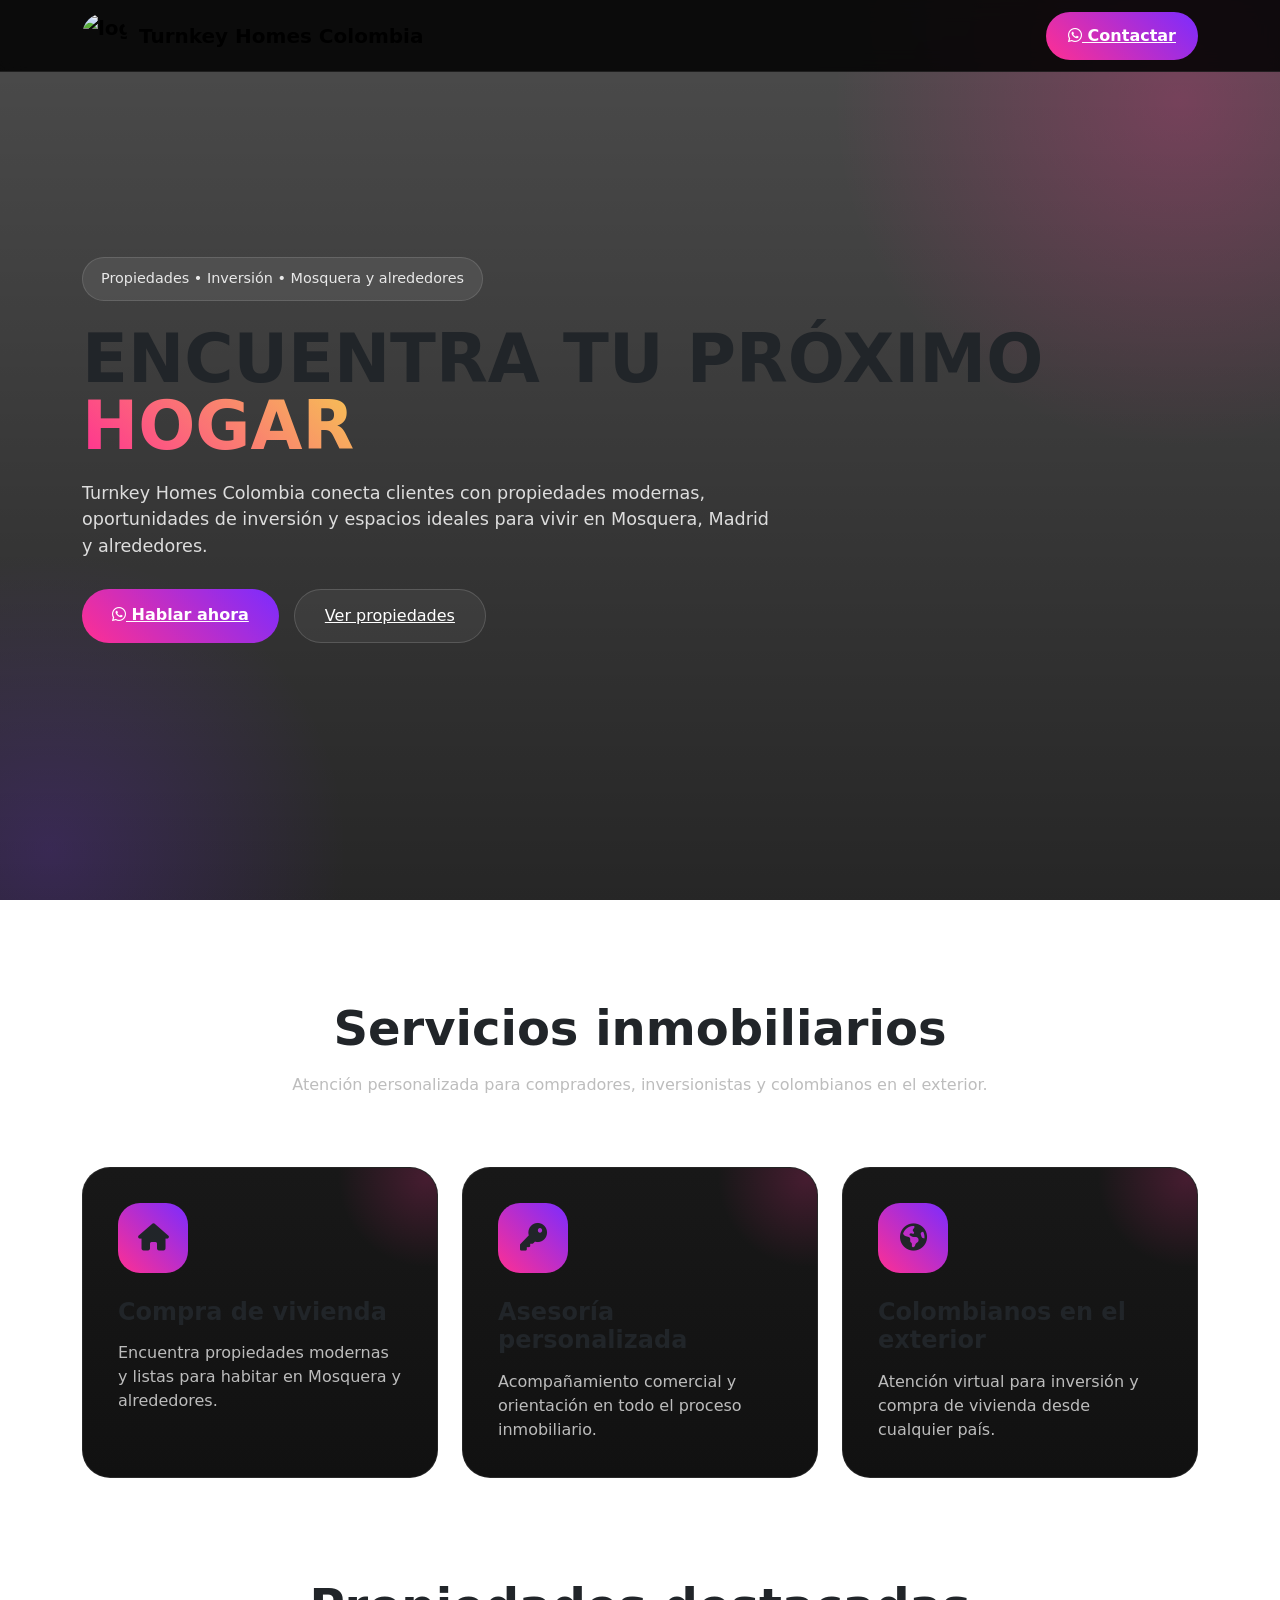
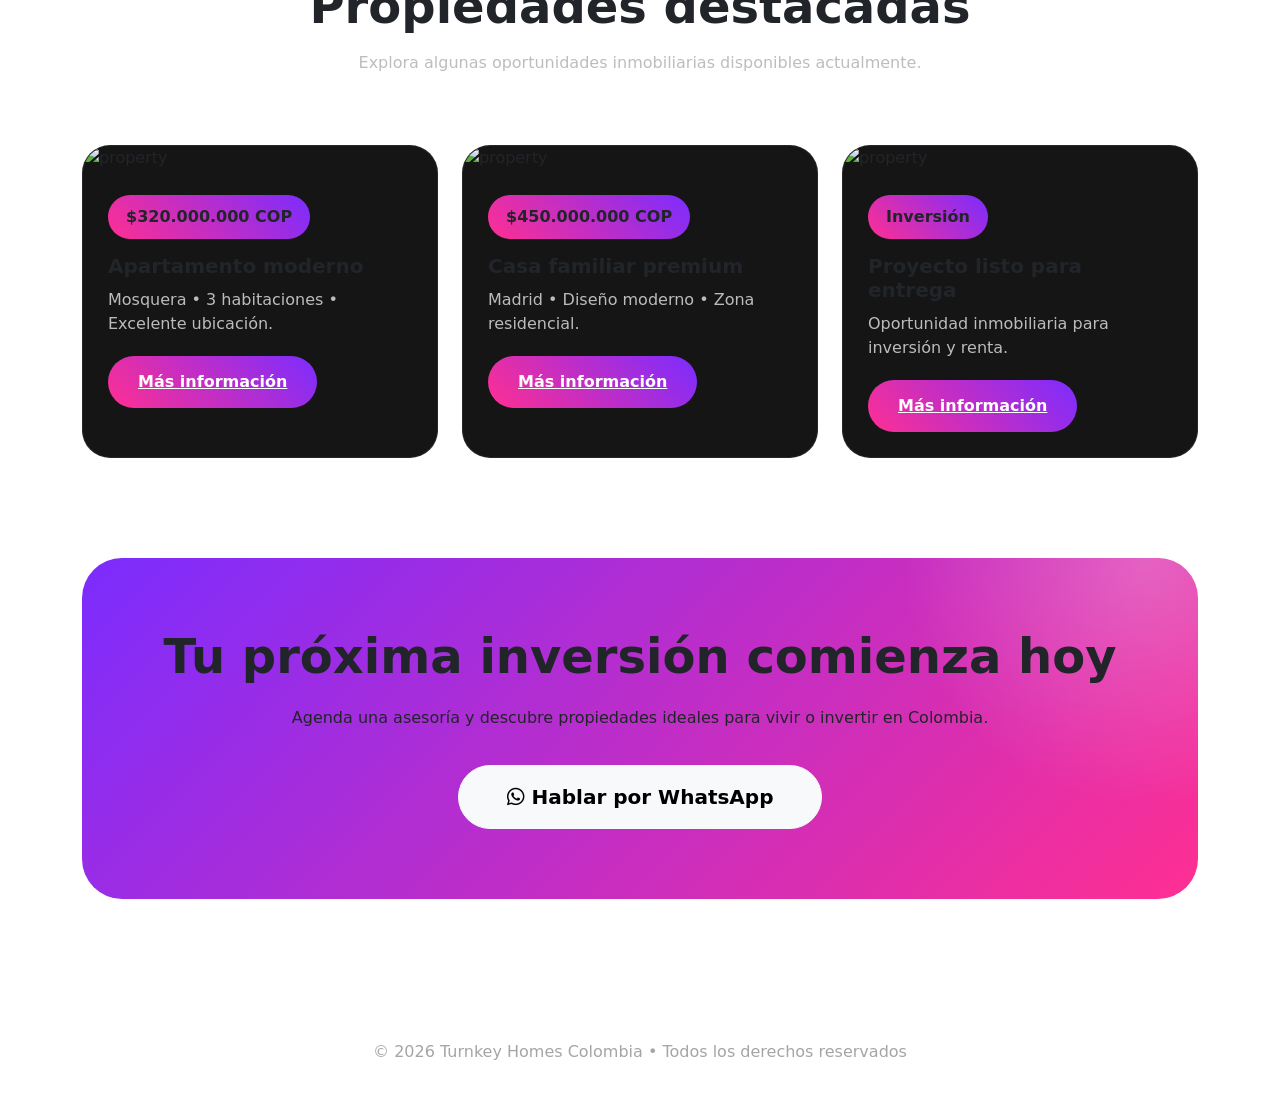
==== index.html @ acac683c "Deploy turnkeyhomescolombia — actualizar index.html" ====
<!DOCTYPE html>
<html lang="es">
<head>
  <meta charset="UTF-8" />
  <meta name="viewport" content="width=device-width, initial-scale=1.0" />
  <title>Turnkey Homes Colombia</title>

  <link rel="stylesheet" href="style.css">
  <link rel="stylesheet" href="https://cdn.jsdelivr.net/npm/bootstrap@5.3.3/dist/css/bootstrap.min.css">
  <link rel="stylesheet" href="https://cdnjs.cloudflare.com/ajax/libs/font-awesome/6.5.2/css/all.min.css">

</head>
<body>

<!-- 🔥 NAVBAR -->

<nav class="navbar navbar-expand-lg navbar-custom fixed-top">
  <div class="container">

    <a class="navbar-brand logo-brand" href="#">
      <img src="logo.png" alt="logo">
      Turnkey Homes Colombia
    </a>

    <a href="https://wa.me/573000000000" class="btn-whatsapp">
      <i class="fab fa-whatsapp"></i>
      Contactar
    </a>

  </div>
</nav>

<!-- 🔥 HERO -->

<section class="hero">
  <div class="container">
    <div class="hero-content">

      <div class="badge-top">
        Propiedades • Inversión • Mosquera y alrededores
      </div>

      <h1>
        Encuentra tu próximo <span class="gradient-text">hogar</span>
      </h1>

      <p>
        Turnkey Homes Colombia conecta clientes con propiedades modernas, oportunidades de inversión y espacios ideales para vivir en Mosquera, Madrid y alrededores.
      </p>

      <div class="hero-buttons">

        <a href="https://wa.me/573000000000" class="btn-main">
          <i class="fab fa-whatsapp"></i>
          Hablar ahora
        </a>

        <a href="#propiedades" class="btn-outline-custom">
          Ver propiedades
        </a>

      </div>

    </div>
  </div>
</section>

<!-- 🔥 SERVICES -->

<section class="section-space">
  <div class="container">

    <div class="title-section">
      <h2>Servicios inmobiliarios</h2>
      <p>
        Atención personalizada para compradores, inversionistas y colombianos en el exterior.
      </p>
    </div>

    <div class="row g-4">

      <div class="col-lg-4">
        <div class="service-card">
          <div class="service-icon">
            <i class="fa-solid fa-house"></i>
          </div>
          <h4>Compra de vivienda</h4>
          <p>
            Encuentra propiedades modernas y listas para habitar en Mosquera y alrededores.
          </p>
        </div>
      </div>

      <div class="col-lg-4">
        <div class="service-card">
          <div class="service-icon">
            <i class="fa-solid fa-key"></i>
          </div>
          <h4>Asesoría personalizada</h4>
          <p>
            Acompañamiento comercial y orientación en todo el proceso inmobiliario.
          </p>
        </div>
      </div>

      <div class="col-lg-4">
        <div class="service-card">
          <div class="service-icon">
            <i class="fa-solid fa-earth-americas"></i>
          </div>
          <h4>Colombianos en el exterior</h4>
          <p>
            Atención virtual para inversión y compra de vivienda desde cualquier país.
          </p>
        </div>
      </div>

    </div>
  </div>
</section>

<!-- 🔥 PROPERTIES -->

<section class="section-space pt-0" id="propiedades">
  <div class="container">

    <div class="title-section">
      <h2>Propiedades destacadas</h2>
      <p>
        Explora algunas oportunidades inmobiliarias disponibles actualmente.
      </p>
    </div>

    <div class="row g-4">

      <div class="col-lg-4">
        <div class="property-card">
          <img src="https://images.unsplash.com/photo-1600585154526-990dced4db0d?q=80&w=1200&auto=format&fit=crop" alt="property">

          <div class="property-body">

            <div class="price-tag">
              $320.000.000 COP
            </div>

            <h5>Apartamento moderno</h5>

            <p>
              Mosquera • 3 habitaciones • Excelente ubicación.
            </p>

            <a href="https://wa.me/573000000000" class="btn-main d-inline-block">
              Más información
            </a>

          </div>
        </div>
      </div>

      <div class="col-lg-4">
        <div class="property-card">
          <img src="https://images.unsplash.com/photo-1568605114967-8130f3a36994?q=80&w=1200&auto=format&fit=crop" alt="property">

          <div class="property-body">

            <div class="price-tag">
              $450.000.000 COP
            </div>

            <h5>Casa familiar premium</h5>

            <p>
              Madrid • Diseño moderno • Zona residencial.
            </p>

            <a href="https://wa.me/573000000000" class="btn-main d-inline-block">
              Más información
            </a>

          </div>
        </div>
      </div>

      <div class="col-lg-4">
        <div class="property-card">
          <img src="https://images.unsplash.com/photo-1512917774080-9991f1c4c750?q=80&w=1200&auto=format&fit=crop" alt="property">

          <div class="property-body">

            <div class="price-tag">
              Inversión
            </div>

            <h5>Proyecto listo para entrega</h5>

            <p>
              Oportunidad inmobiliaria para inversión y renta.
            </p>

            <a href="https://wa.me/573000000000" class="btn-main d-inline-block">
              Más información
            </a>

          </div>
        </div>
      </div>

    </div>
  </div>
</section>

<!-- 🔥 CTA -->

<section class="section-space pt-0">
  <div class="container">

    <div class="cta-section">

      <h2>
        Tu próxima inversión comienza hoy
      </h2>

      <p>
        Agenda una asesoría y descubre propiedades ideales para vivir o invertir en Colombia.
      </p>

      <a href="https://wa.me/573000000000" class="btn btn-light btn-lg rounded-pill px-5 py-3 fw-bold">
        <i class="fab fa-whatsapp"></i>
        Hablar por WhatsApp
      </a>

    </div>

  </div>
</section>

<!-- 🔥 FOOTER -->

<footer>
  <div class="container">
    © 2026 Turnkey Homes Colombia • Todos los derechos reservados
  </div>
</footer>

<script>

  // 🔥 scroll suave

  document.querySelectorAll('a[href^="#"]').forEach(anchor => {

    anchor.addEventListener('click', function (e) {
      e.preventDefault();

      document.querySelector(this.getAttribute('href')).scrollIntoView({
        behavior: 'smooth'
      });
    });

  });

</script>

</body>
</html>
---- style.css ----
:root{
      --fucsia:#ff2f92;
      --violeta:#7b2cff;
      --dorado:#f6c453;
      --plateado:#e8e8e8;
      --oscuro:#111111;
      --gris:#1d1d1d;
    }

    *{
      margin:0;
      padding:0;
      box-sizing:border-box;
    }

    body{
      background:#0d0d0d;
      color:white;
      font-family:Arial, Helvetica, sans-serif;
      overflow-x:hidden;
    }

    a{
      text-decoration:none;
    }

    /* 🔥 NAVBAR */

    .navbar-custom{
      background:rgba(0,0,0,.85);
      backdrop-filter:blur(10px);
      border-bottom:1px solid rgba(255,255,255,.08);
      padding:15px 0;
    }

    .logo-brand{
      display:flex;
      align-items:center;
      gap:12px;
      font-size:1.2rem;
      font-weight:700;
      color:white;
    }

    .logo-brand img{
      width:45px;
      height:45px;
      object-fit:contain;
      border-radius:50%;
    }

    .btn-whatsapp{
      background:linear-gradient(45deg,var(--fucsia),var(--violeta));
      border:none;
      color:white;
      border-radius:50px;
      padding:12px 22px;
      font-weight:700;
      transition:.3s;
    }

    .btn-whatsapp:hover{
      transform:translateY(-2px);
      color:white;
    }

    /* 🔥 HERO */

    .hero{
      min-height:100vh;
      display:flex;
      align-items:center;
      position:relative;
      overflow:hidden;
      background:
      linear-gradient(rgba(0,0,0,.7),rgba(0,0,0,.85)),
      url('https://images.unsplash.com/photo-1560518883-ce09059eeffa?q=80&w=1600&auto=format&fit=crop') center/cover;
    }

    .hero::before{
      content:'';
      position:absolute;
      width:700px;
      height:700px;
      background:radial-gradient(circle,var(--fucsia),transparent 70%);
      top:-250px;
      right:-250px;
      opacity:.25;
    }

    .hero::after{
      content:'';
      position:absolute;
      width:600px;
      height:600px;
      background:radial-gradient(circle,var(--violeta),transparent 70%);
      bottom:-250px;
      left:-250px;
      opacity:.2;
    }

    .hero-content{
      position:relative;
      z-index:5;
    }

    .badge-top{
      display:inline-block;
      background:rgba(255,255,255,.08);
      border:1px solid rgba(255,255,255,.12);
      padding:10px 18px;
      border-radius:50px;
      margin-bottom:25px;
      color:var(--plateado);
      font-size:.9rem;
    }

    .hero h1{
      font-size:4.2rem;
      font-weight:900;
      line-height:1;
      margin-bottom:20px;
      text-transform:uppercase;
    }

    .gradient-text{
      background:linear-gradient(45deg,var(--fucsia),var(--dorado));
      -webkit-background-clip:text;
      -webkit-text-fill-color:transparent;
    }

    .hero p{
      color:#ddd;
      max-width:700px;
      font-size:1.1rem;
      margin-bottom:30px;
    }

    .hero-buttons{
      display:flex;
      gap:15px;
      flex-wrap:wrap;
    }

    .btn-main{
      background:linear-gradient(45deg,var(--fucsia),var(--violeta));
      border:none;
      color:white;
      padding:14px 30px;
      border-radius:50px;
      font-weight:700;
    }

    .btn-outline-custom{
      border:1px solid rgba(255,255,255,.15);
      padding:14px 30px;
      border-radius:50px;
      color:white;
      background:rgba(255,255,255,.05);
    }

    /* 🔥 SERVICES */

    .section-space{
      padding:100px 0;
    }

    .title-section{
      text-align:center;
      margin-bottom:70px;
    }

    .title-section h2{
      font-size:3rem;
      font-weight:800;
      margin-bottom:15px;
    }

    .title-section p{
      color:#bdbdbd;
      max-width:700px;
      margin:auto;
    }

    .service-card{
      background:linear-gradient(180deg,#181818,#111);
      border:1px solid rgba(255,255,255,.08);
      border-radius:28px;
      padding:35px;
      transition:.3s;
      height:100%;
      overflow:hidden;
      position:relative;
    }

    .service-card::before{
      content:'';
      position:absolute;
      width:180px;
      height:180px;
      background:radial-gradient(circle,var(--fucsia),transparent 70%);
      top:-80px;
      right:-80px;
      opacity:.2;
    }

    .service-card:hover{
      transform:translateY(-10px);
      border-color:rgba(255,255,255,.2);
    }

    .service-icon{
      width:70px;
      height:70px;
      border-radius:22px;
      background:linear-gradient(45deg,var(--fucsia),var(--violeta));
      display:flex;
      align-items:center;
      justify-content:center;
      font-size:1.7rem;
      margin-bottom:25px;
    }

    .service-card h4{
      font-weight:800;
      margin-bottom:15px;
    }

    .service-card p{
      color:#bcbcbc;
      margin:0;
    }

    /* 🔥 PROPERTIES */

    .property-card{
      background:#151515;
      border-radius:28px;
      overflow:hidden;
      border:1px solid rgba(255,255,255,.08);
      transition:.3s;
      height:100%;
    }

    .property-card:hover{
      transform:translateY(-8px);
    }

    .property-card img{
      width:100%;
      height:260px;
      object-fit:cover;
    }

    .property-body{
      padding:25px;
    }

    .price-tag{
      display:inline-block;
      background:linear-gradient(45deg,var(--fucsia),var(--violeta));
      padding:10px 18px;
      border-radius:50px;
      font-weight:700;
      margin-bottom:15px;
    }

    .property-body h5{
      font-weight:800;
      margin-bottom:10px;
    }

    .property-body p{
      color:#bcbcbc;
      margin-bottom:20px;
    }

    /* 🔥 CTA */

    .cta-section{
      background:linear-gradient(135deg,var(--violeta),var(--fucsia));
      border-radius:40px;
      padding:70px;
      text-align:center;
      position:relative;
      overflow:hidden;
    }

    .cta-section::before{
      content:'';
      position:absolute;
      width:500px;
      height:500px;
      background:radial-gradient(circle,rgba(255,255,255,.25),transparent 70%);
      top:-250px;
      right:-200px;
    }

    .cta-section h2{
      font-size:3rem;
      font-weight:900;
      position:relative;
      z-index:2;
    }

    .cta-section p{
      position:relative;
      z-index:2;
      max-width:700px;
      margin:20px auto 35px;
    }

    footer{
      padding:40px 0;
      text-align:center;
      color:#a5a5a5;
      border-top:1px solid rgba(255,255,255,.06);
    }

    @media(max-width:991px){

      .hero h1{
        font-size:2.8rem;
      }

      .title-section h2{
        font-size:2.2rem;
      }

      .cta-section{
        padding:45px 25px;
      }

      .cta-section h2{
        font-size:2rem;
      }

    }
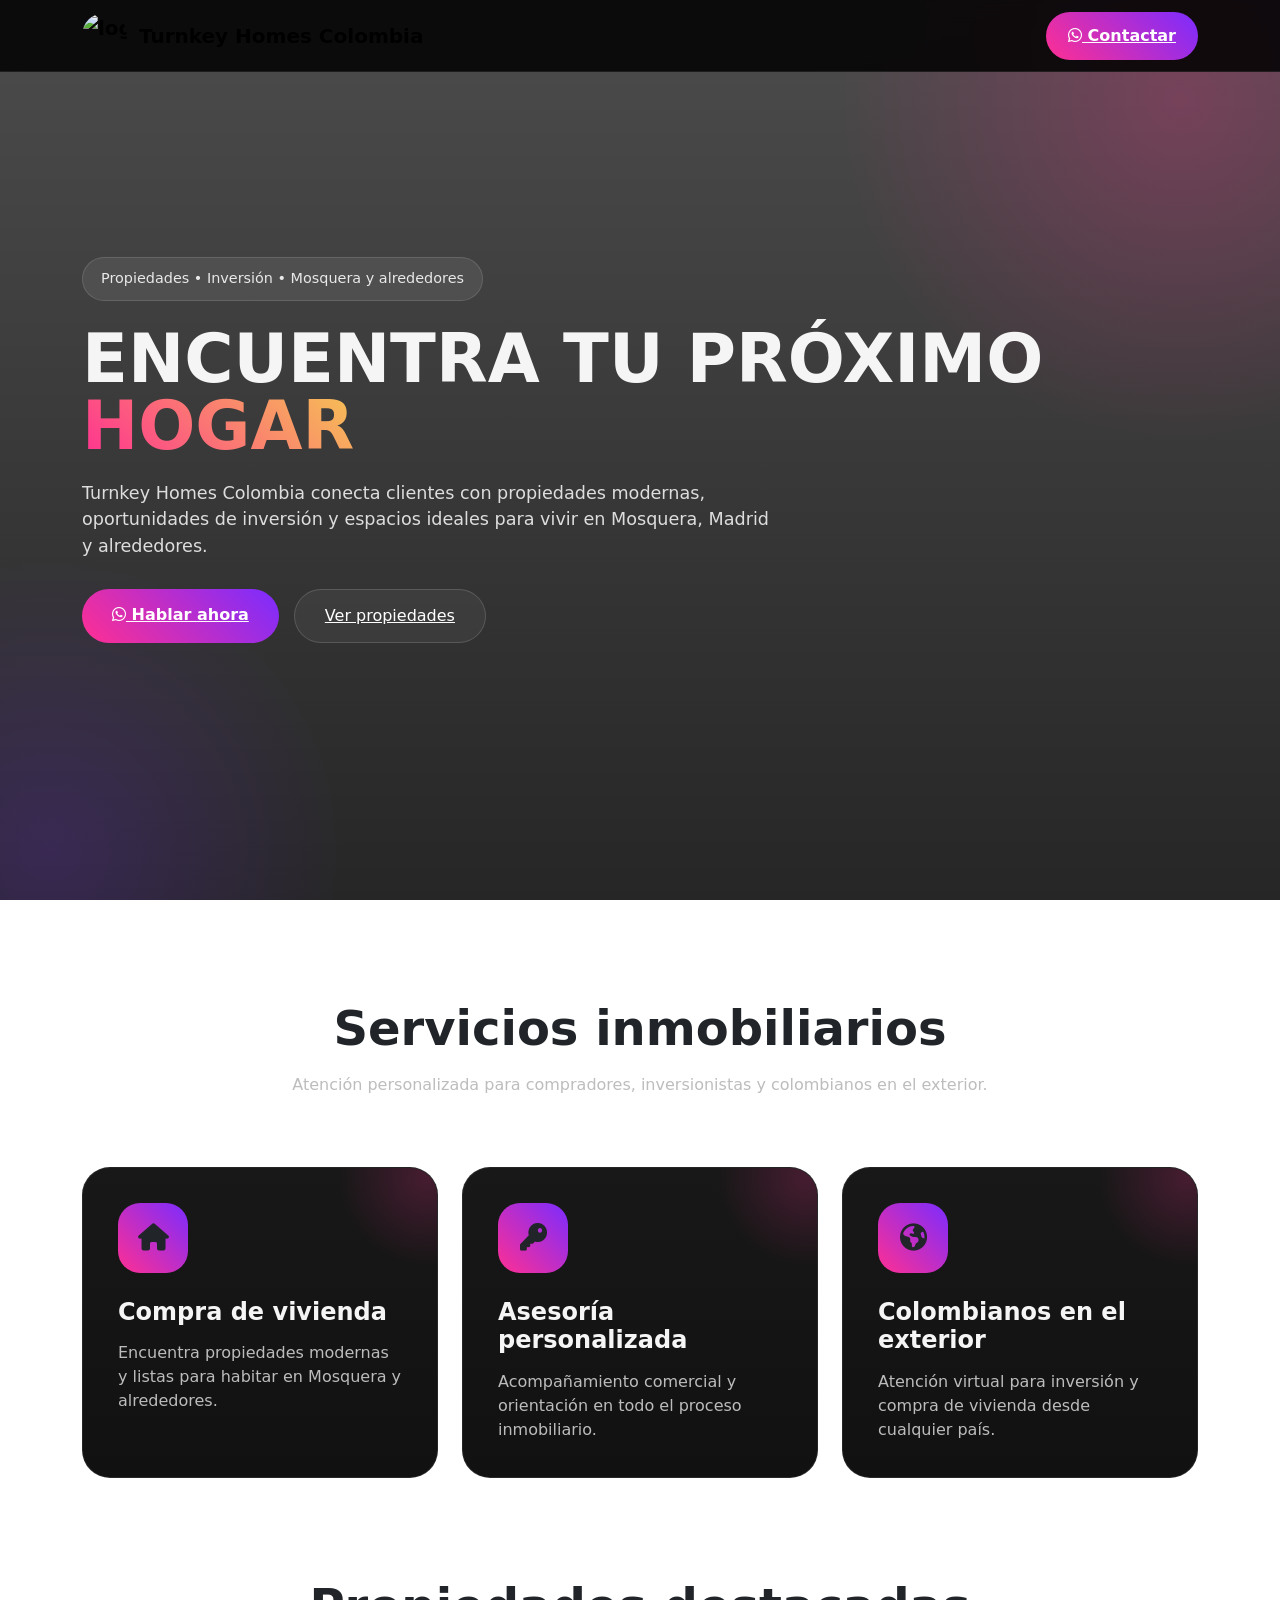
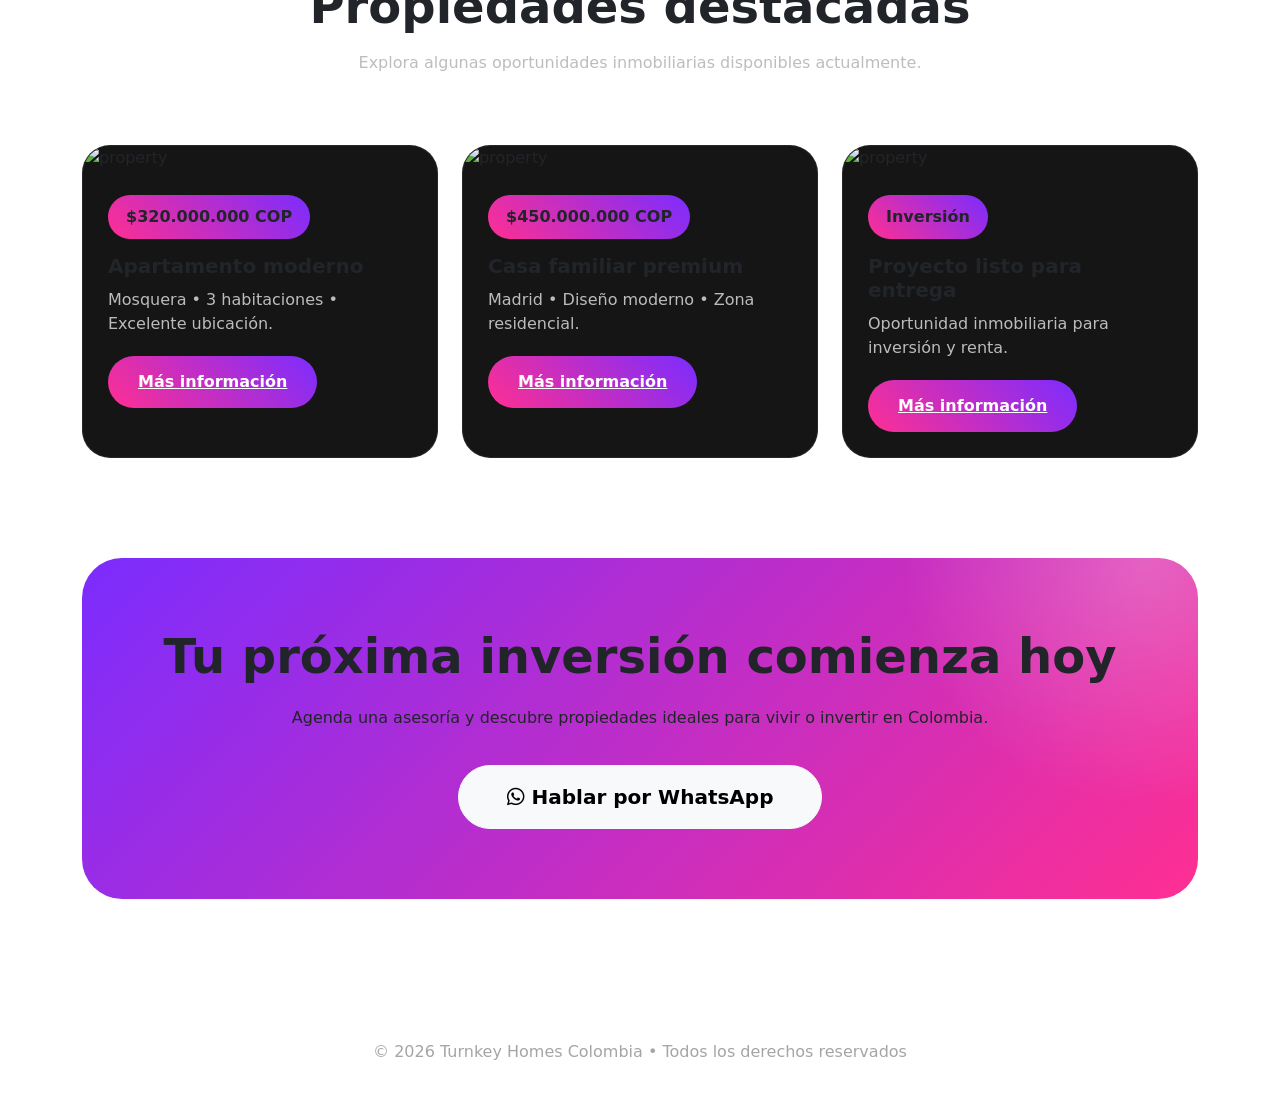
==== commit f14fc6f9: "Deploy turnkeyhomescolombia — actualizar index.html" ====
--- a/index.html
+++ b/index.html
@@ -22,7 +22,7 @@
       Turnkey Homes Colombia
     </a>
 
-    <a href="https://wa.me/573000000000" class="btn-whatsapp">
+    <a href="https://wa.me/573003282400" class="btn-whatsapp">
       <i class="fab fa-whatsapp"></i>
       Contactar
     </a>
@@ -50,7 +50,7 @@
 
       <div class="hero-buttons">
 
-        <a href="https://wa.me/573000000000" class="btn-main">
+        <a href="https://wa.me/573003282400" class="btn-main">
           <i class="fab fa-whatsapp"></i>
           Hablar ahora
         </a>
@@ -149,7 +149,7 @@
               Mosquera • 3 habitaciones • Excelente ubicación.
             </p>
 
-            <a href="https://wa.me/573000000000" class="btn-main d-inline-block">
+            <a href="https://wa.me/573003282400" class="btn-main d-inline-block">
               Más información
             </a>
 
@@ -173,7 +173,7 @@
               Madrid • Diseño moderno • Zona residencial.
             </p>
 
-            <a href="https://wa.me/573000000000" class="btn-main d-inline-block">
+            <a href="https://wa.me/573003282400" class="btn-main d-inline-block">
               Más información
             </a>
 
@@ -197,7 +197,7 @@
               Oportunidad inmobiliaria para inversión y renta.
             </p>
 
-            <a href="https://wa.me/573000000000" class="btn-main d-inline-block">
+            <a href="https://wa.me/573003282400" class="btn-main d-inline-block">
               Más información
             </a>
 
@@ -224,7 +224,7 @@
         Agenda una asesoría y descubre propiedades ideales para vivir o invertir en Colombia.
       </p>
 
-      <a href="https://wa.me/573000000000" class="btn btn-light btn-lg rounded-pill px-5 py-3 fw-bold">
+      <a href="https://wa.me/573003282400" class="btn btn-light btn-lg rounded-pill px-5 py-3 fw-bold">
         <i class="fab fa-whatsapp"></i>
         Hablar por WhatsApp
       </a>
@@ -241,24 +241,7 @@
     © 2026 Turnkey Homes Colombia • Todos los derechos reservados
   </div>
 </footer>
-
-<script>
-
-  // 🔥 scroll suave
-
-  document.querySelectorAll('a[href^="#"]').forEach(anchor => {
-
-    anchor.addEventListener('click', function (e) {
-      e.preventDefault();
-
-      document.querySelector(this.getAttribute('href')).scrollIntoView({
-        behavior: 'smooth'
-      });
-    });
-
-  });
-
-</script>
+<script src="script.js"></script>
 
 </body>
 </html>
--- a/style.css
+++ b/style.css
@@ -121,6 +121,7 @@
       line-height:1;
       margin-bottom:20px;
       text-transform:uppercase;
+      color: whitesmoke;
     }
 
     .gradient-text{
@@ -224,6 +225,7 @@
     .service-card h4{
       font-weight:800;
       margin-bottom:15px;
+      color: whitesmoke;
     }
 
     .service-card p{
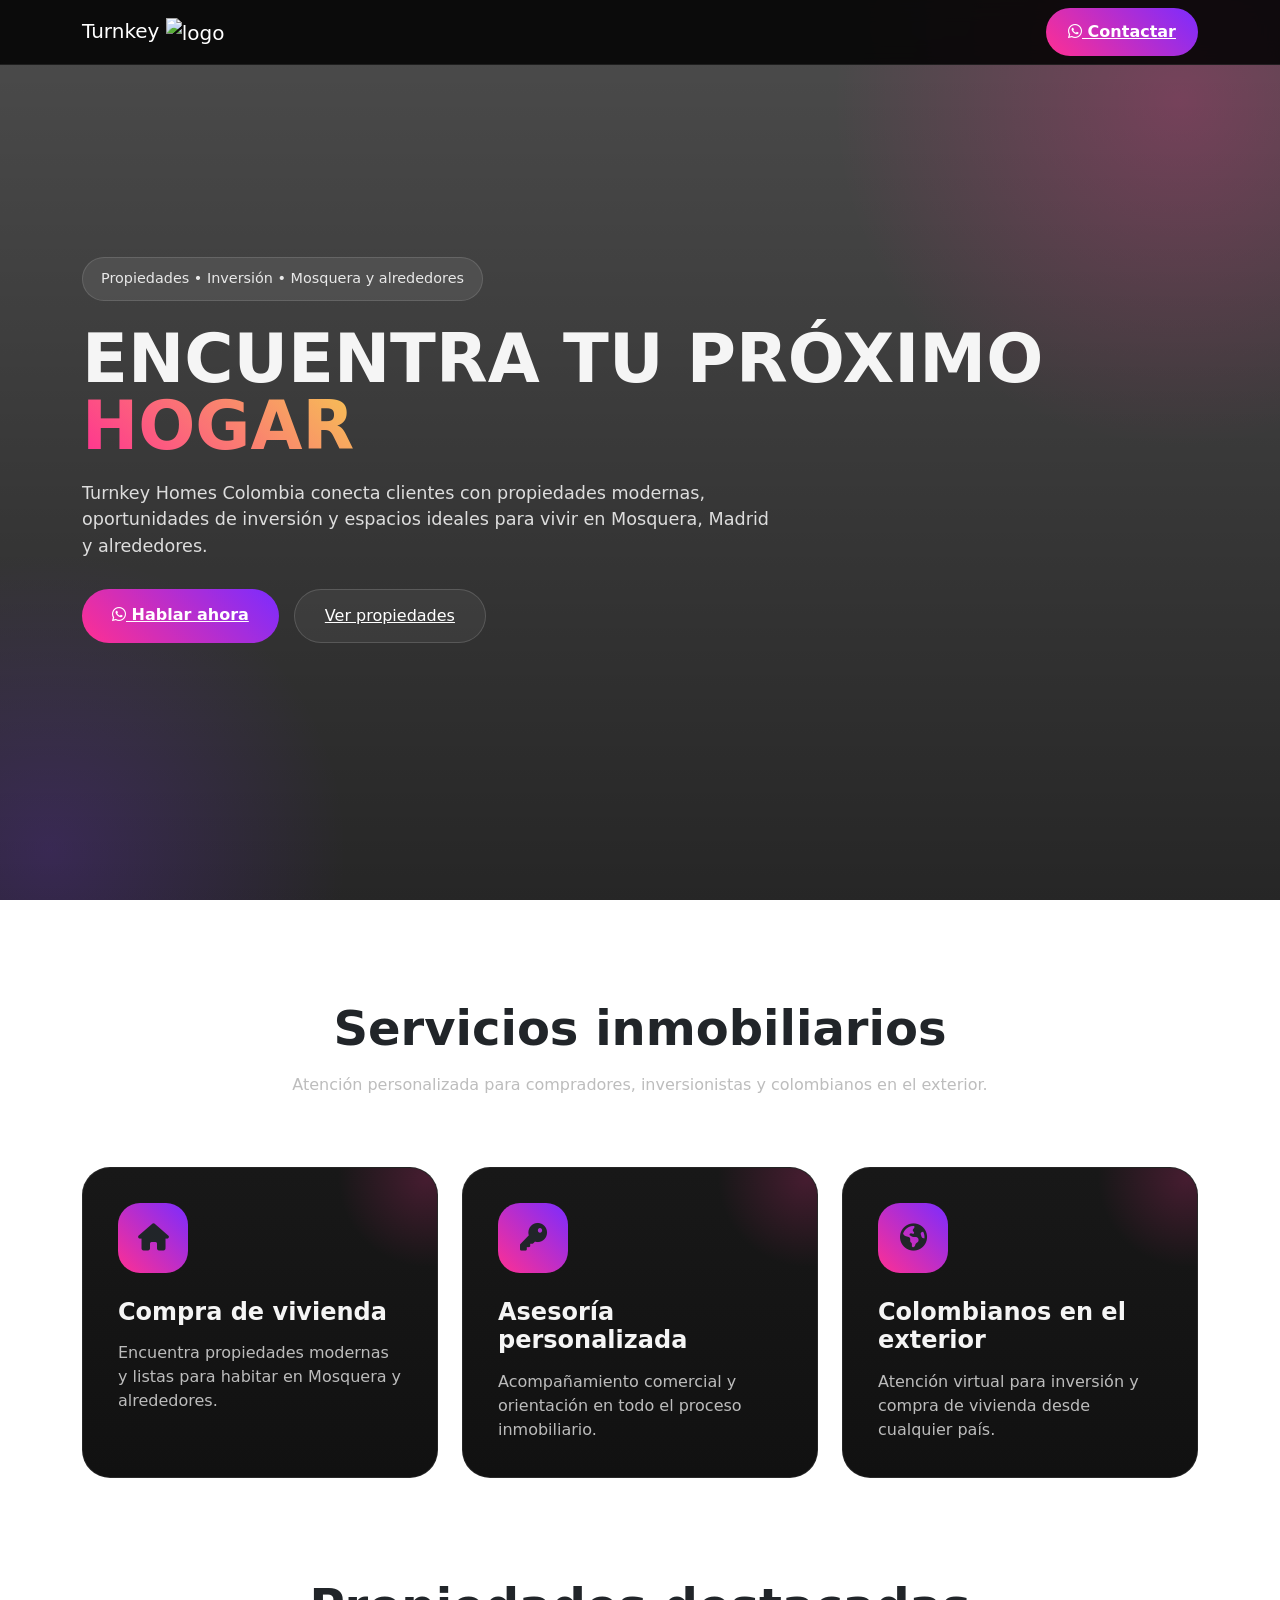
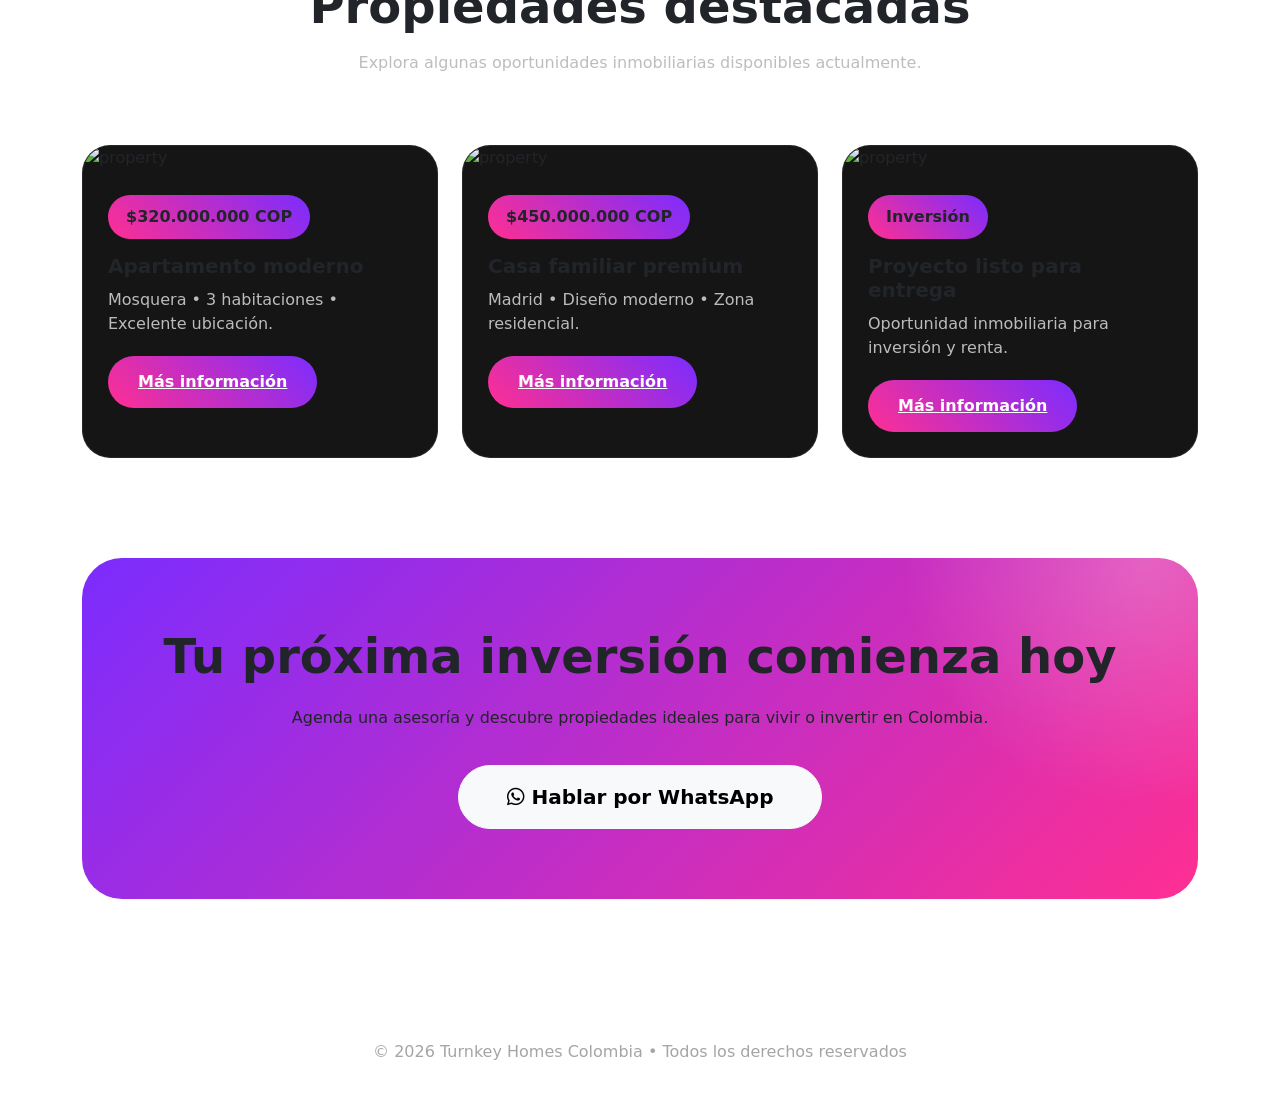
==== commit a3cab9dc: "Deploy turnkeyhomescolombia — actualizar index.html" ====
--- a/index.html
+++ b/index.html
@@ -17,9 +17,8 @@
 <nav class="navbar navbar-expand-lg navbar-custom fixed-top">
   <div class="container">
 
-    <a class="navbar-brand logo-brand" href="#">
-      <img src="logo.png" alt="logo">
-      Turnkey Homes Colombia
+    <a class="navbar-brand text-white" href="#"> Turnkey
+      <img src="https://pub-07970c50271042d7b19681d3aa5b2615.r2.dev/uploads/1778102544685-g4597.webp" loading="lazy" alt="logo"  width="179px" height="67px">
     </a>
 
     <a href="https://wa.me/573003282400" class="btn-whatsapp">
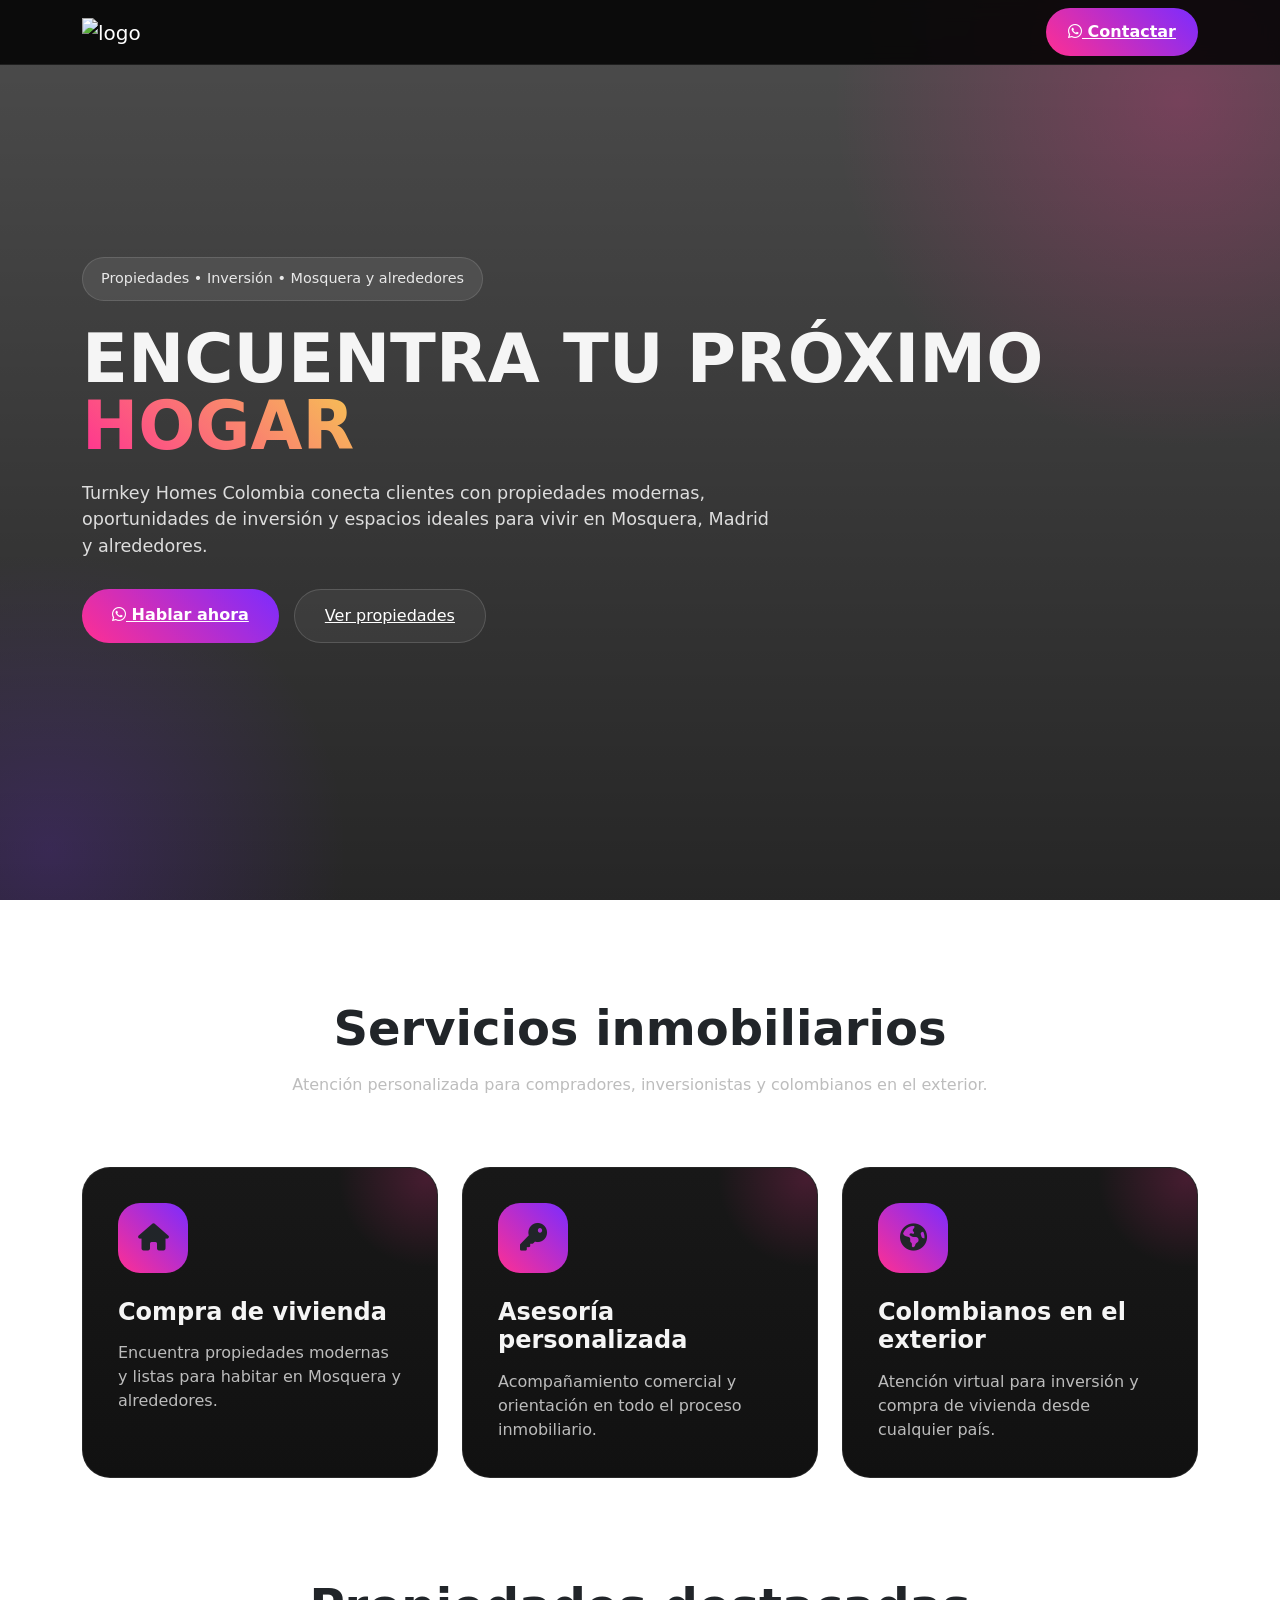
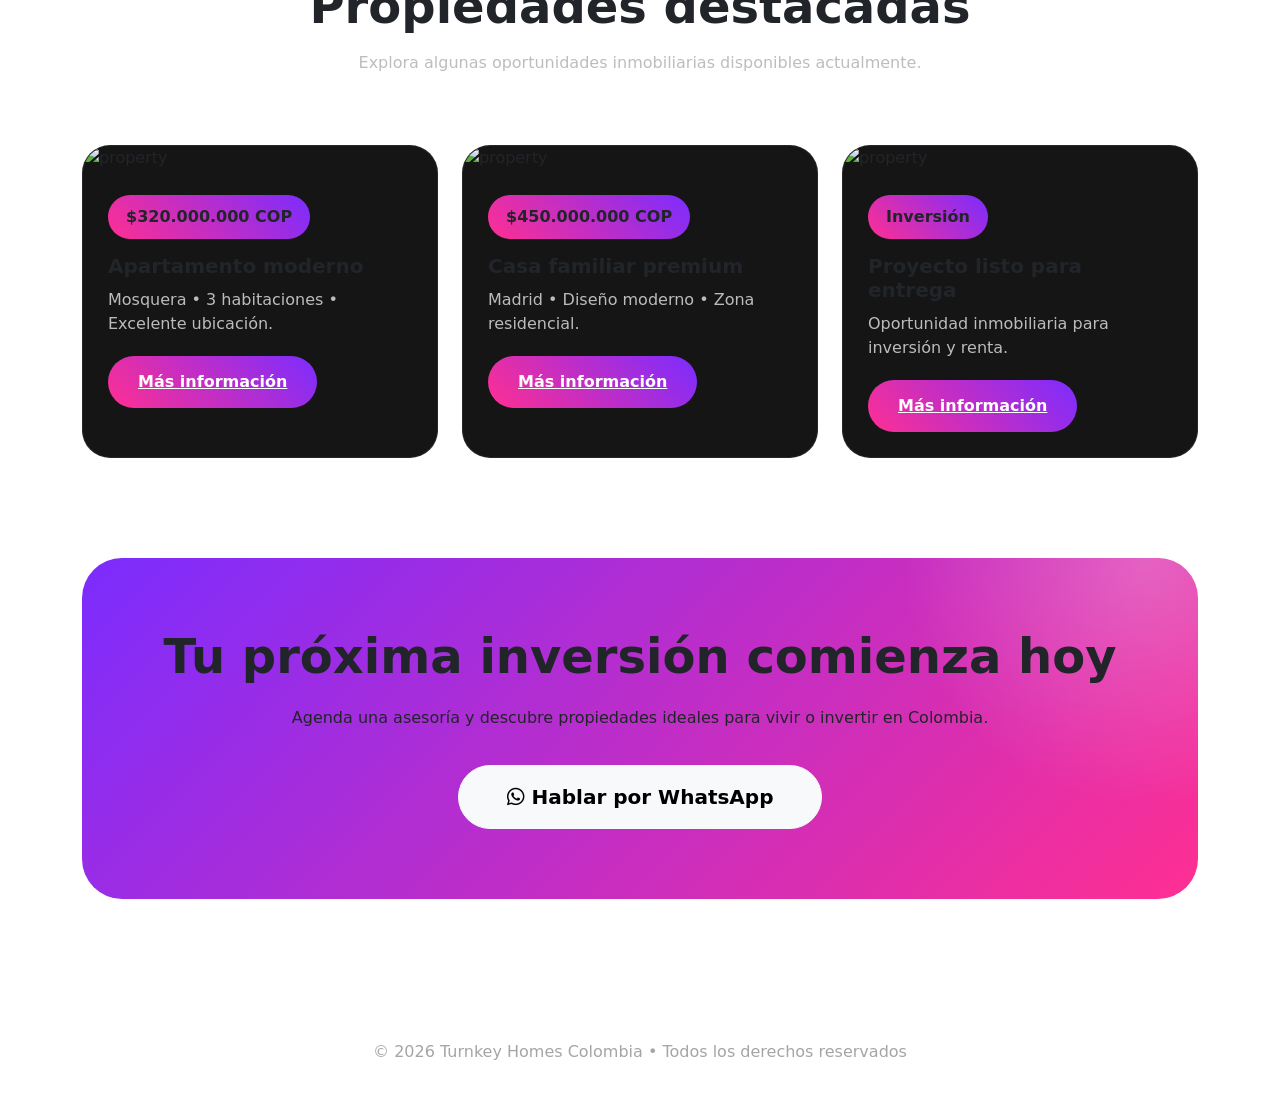
==== commit 70bb90f9: "Deploy turnkeyhomescolombia — actualizar index.html" ====
--- a/index.html
+++ b/index.html
@@ -5,10 +5,11 @@
   <meta name="viewport" content="width=device-width, initial-scale=1.0" />
   <title>Turnkey Homes Colombia</title>
 
+<link rel="icon" href="https://pub-07970c50271042d7b19681d3aa5b2615.r2.dev/uploads/1778102180485-LGO_NATALIA.webp" sizes="32x32">
   <link rel="stylesheet" href="style.css">
   <link rel="stylesheet" href="https://cdn.jsdelivr.net/npm/bootstrap@5.3.3/dist/css/bootstrap.min.css">
   <link rel="stylesheet" href="https://cdnjs.cloudflare.com/ajax/libs/font-awesome/6.5.2/css/all.min.css">
-
+  
 </head>
 <body>
 
@@ -17,8 +18,8 @@
 <nav class="navbar navbar-expand-lg navbar-custom fixed-top">
   <div class="container">
 
-    <a class="navbar-brand text-white" href="#"> Turnkey
-      <img src="https://pub-07970c50271042d7b19681d3aa5b2615.r2.dev/uploads/1778102544685-g4597.webp" loading="lazy" alt="logo"  width="179px" height="67px">
+    <a class="navbar-brand text-white" href="/">
+      <img src="https://pub-07970c50271042d7b19681d3aa5b2615.r2.dev/uploads/1778108424736-g5882.webp" loading="lazy" alt="logo"  width="170px" height="60px">
     </a>
 
     <a href="https://wa.me/573003282400" class="btn-whatsapp">
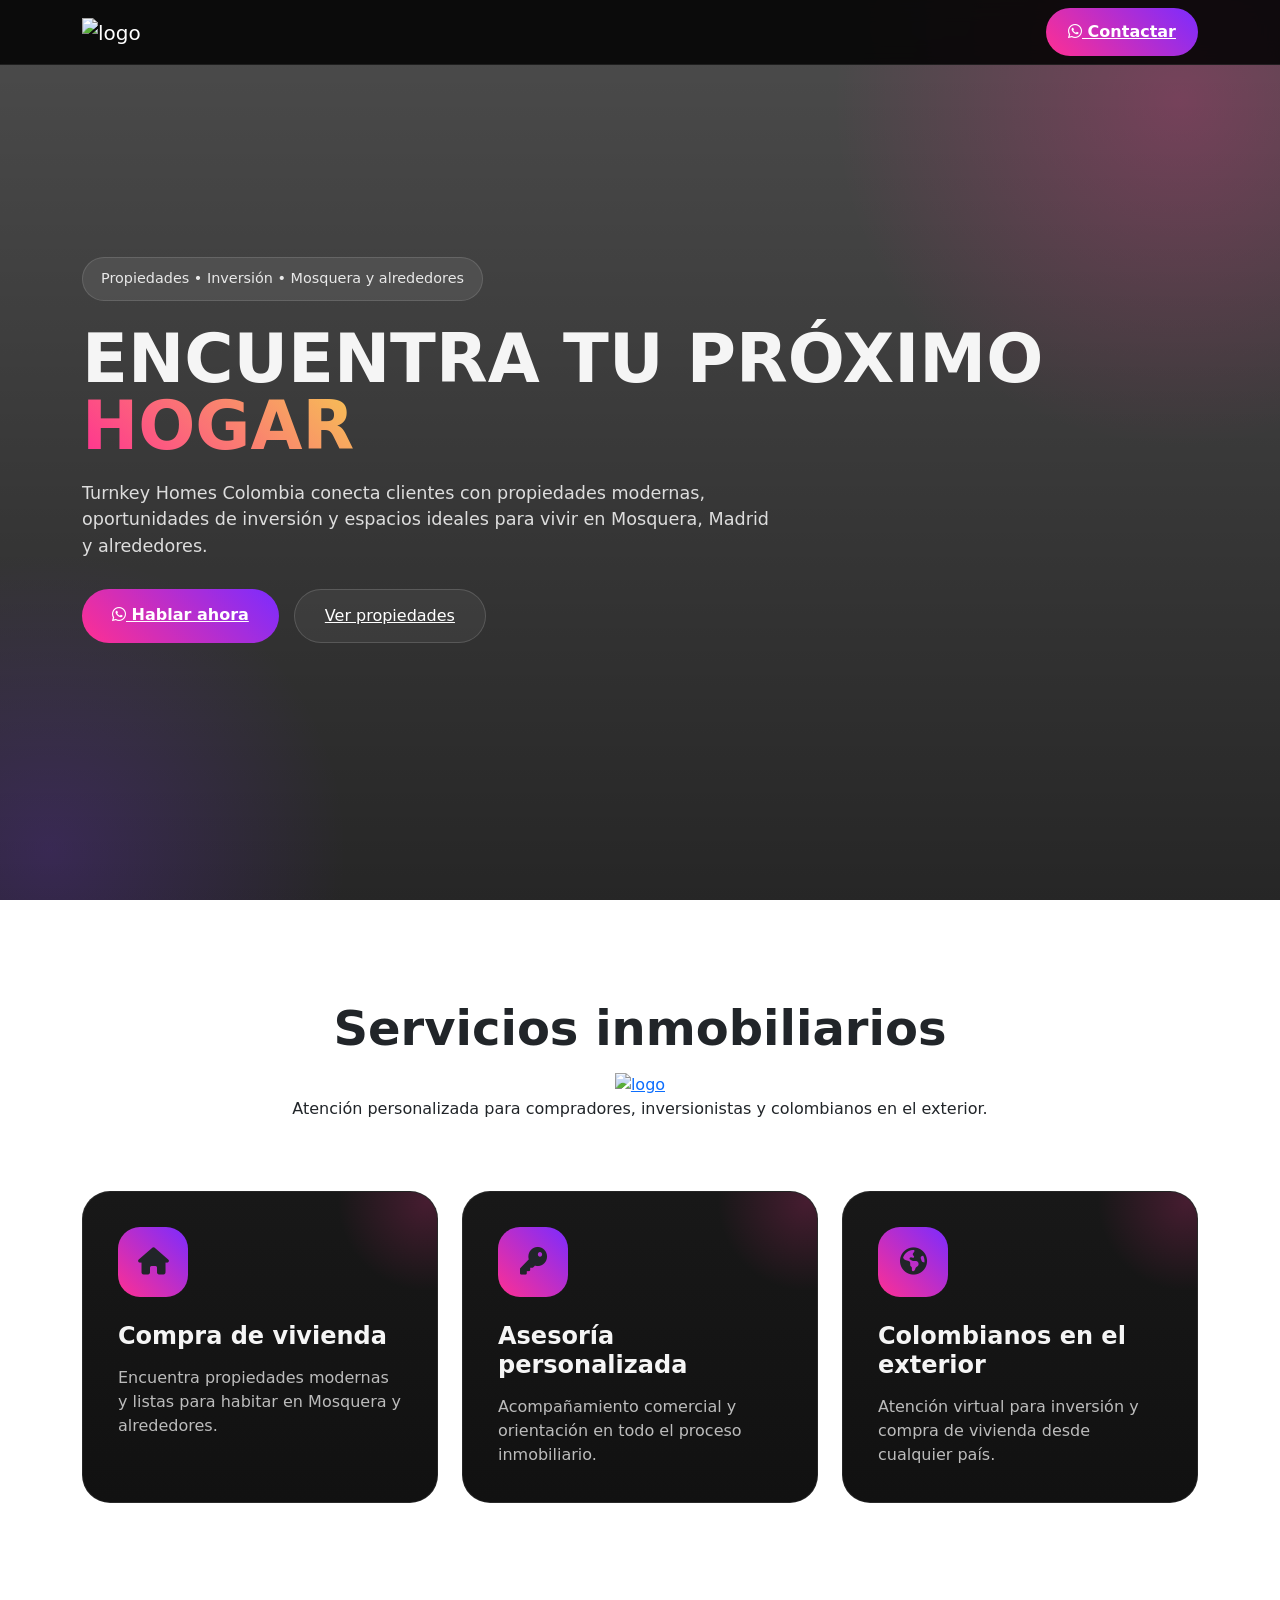
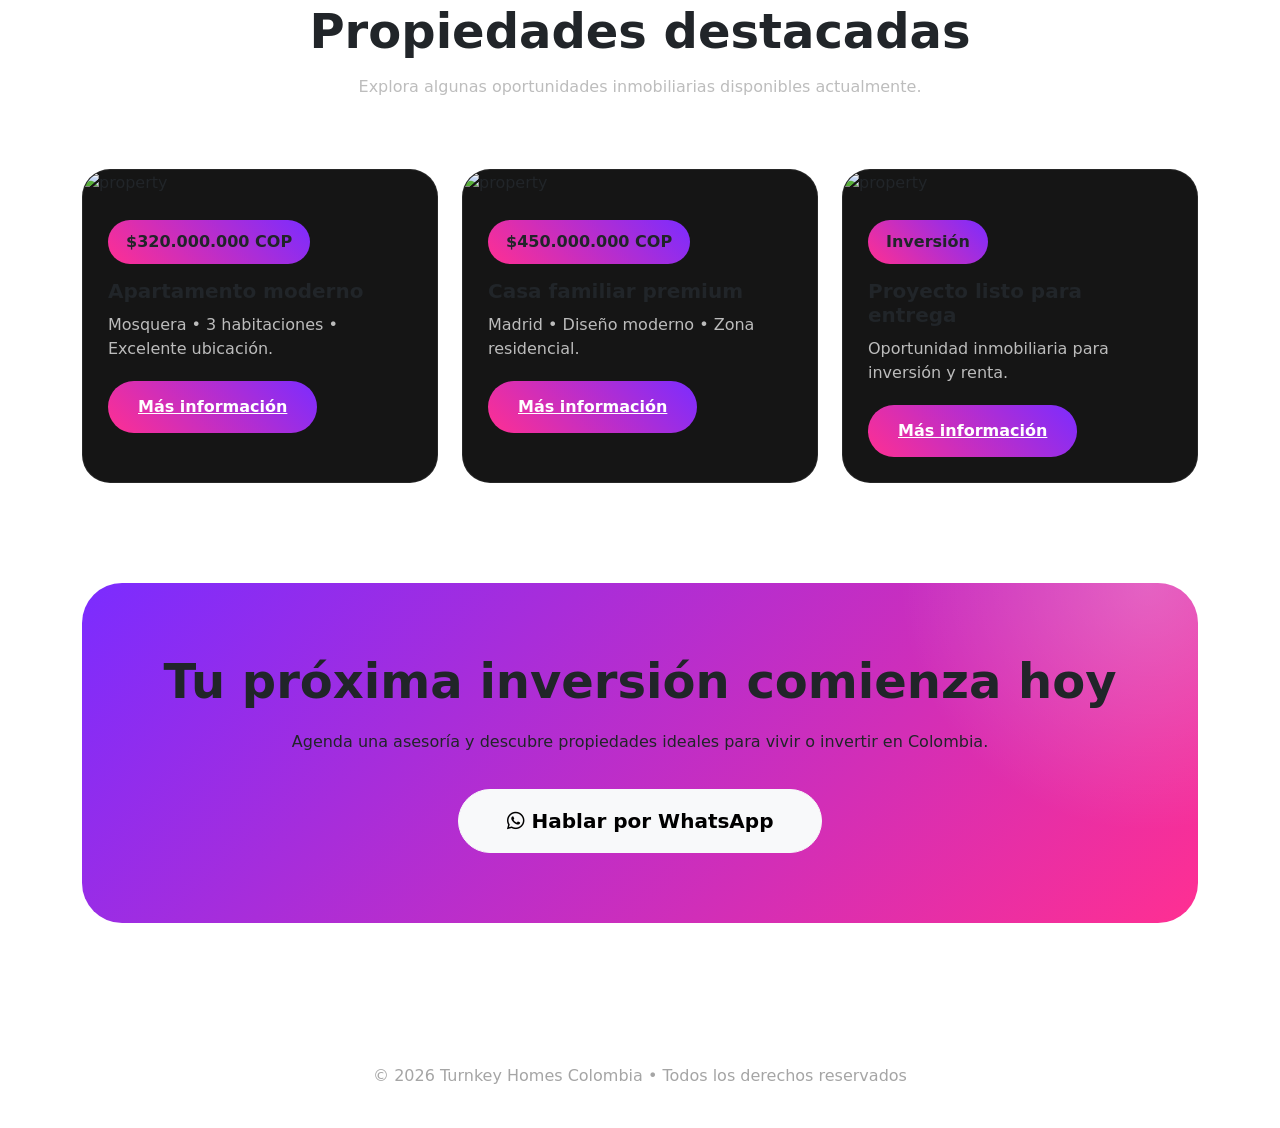
==== commit 9f2ea743: "Deploy turnkeyhomescolombia — actualizar index.html" ====
--- a/index.html
+++ b/index.html
@@ -72,7 +72,13 @@
 
     <div class="title-section">
       <h2>Servicios inmobiliarios</h2>
-      <p>
+        </p>
+            <a href="/" alt="...">
+            <div class="container portfolio-item-caption d-flex  align-items-center flex-column">
+               
+            <img src="https://pub-07970c50271042d7b19681d3aa5b2615.r2.dev/uploads/1778102180485-LGO_NATALIA.webp"  loading="lazy" alt="logo"  width="256px" height="256px">  </a>
+                <!-- Icon Divider-->
+                </div>
         Atención personalizada para compradores, inversionistas y colombianos en el exterior.
       </p>
     </div>
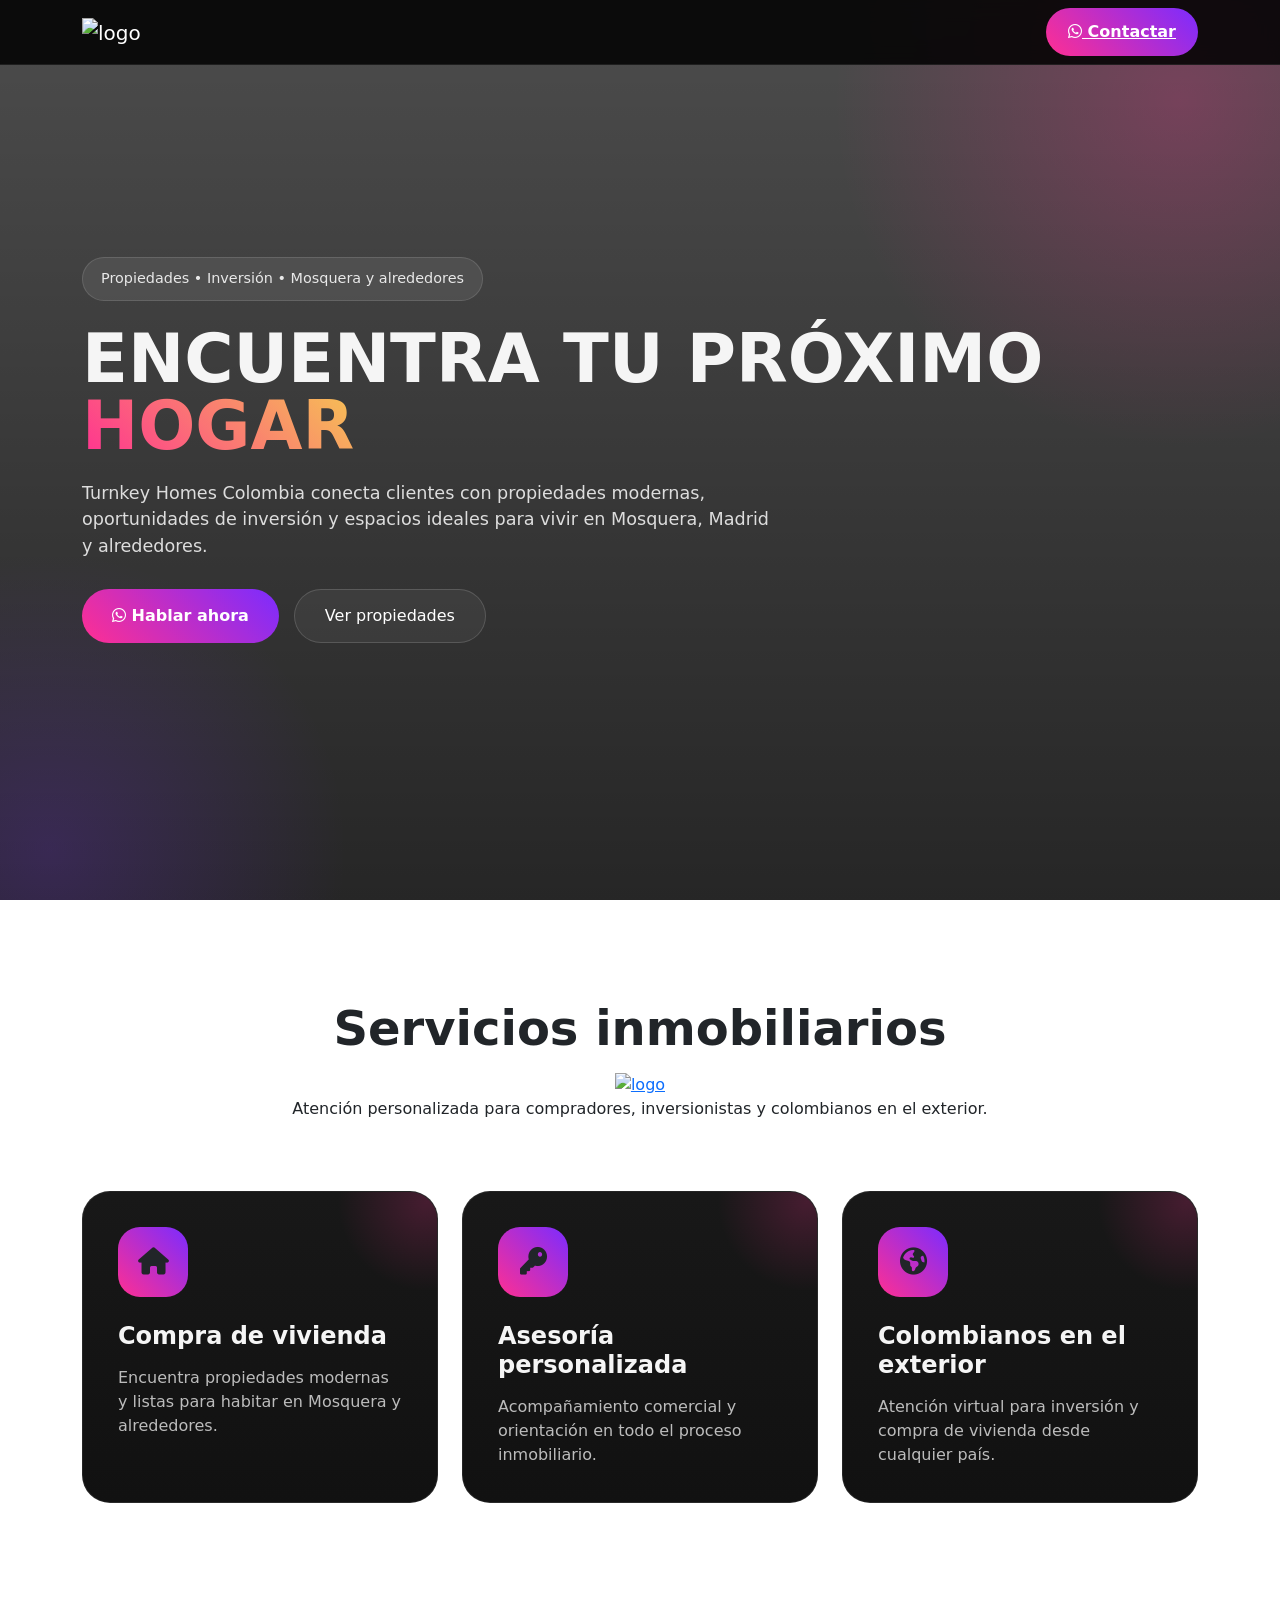
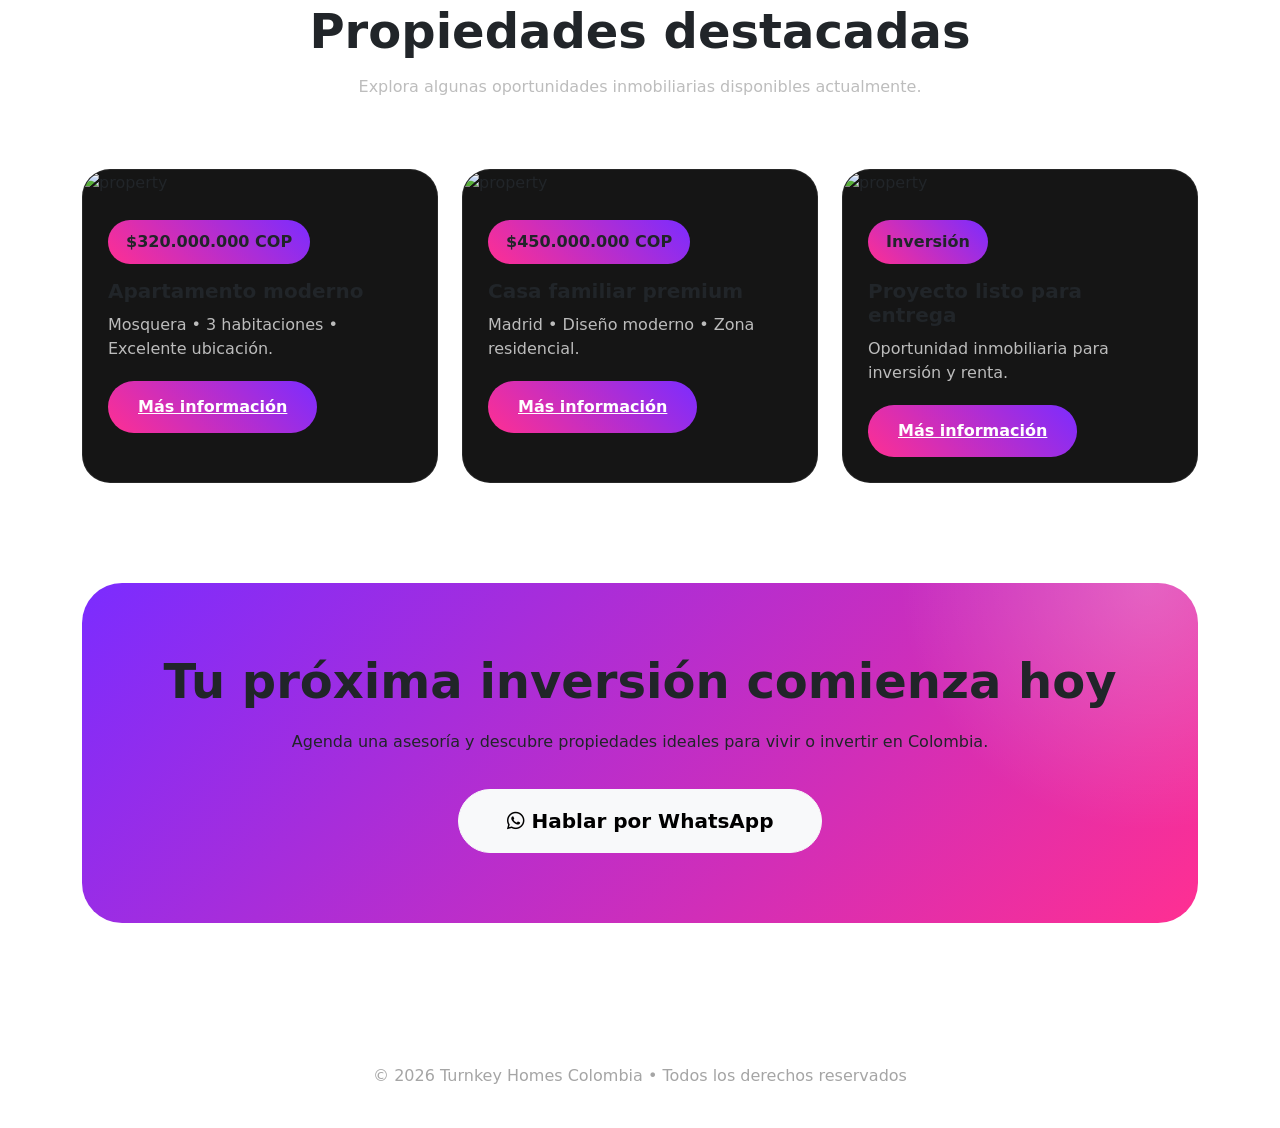
==== commit 8548a33f: "Deploy turnkeyhomescolombia — actualizar index.html" ====
--- a/index.html
+++ b/index.html
@@ -6,7 +6,7 @@
   <title>Turnkey Homes Colombia</title>
 
 <link rel="icon" href="https://pub-07970c50271042d7b19681d3aa5b2615.r2.dev/uploads/1778102180485-LGO_NATALIA.webp" sizes="32x32">
-  <link rel="stylesheet" href="style.css">
+    <link rel="stylesheet" href="css/style.css">
   <link rel="stylesheet" href="https://cdn.jsdelivr.net/npm/bootstrap@5.3.3/dist/css/bootstrap.min.css">
   <link rel="stylesheet" href="https://cdnjs.cloudflare.com/ajax/libs/font-awesome/6.5.2/css/all.min.css">
   
@@ -50,14 +50,14 @@
 
       <div class="hero-buttons">
 
-        <a href="https://wa.me/573003282400" class="btn-main">
+        <button type="button" href="https://wa.me/573003282400" class="btn-main">
           <i class="fab fa-whatsapp"></i>
           Hablar ahora
-        </a>
-
-        <a href="#propiedades" class="btn-outline-custom">
+        </button>
+
+        <button href="#propiedades" class="btn-outline-custom">
           Ver propiedades
-        </a>
+        </button>
 
       </div>
 
@@ -247,7 +247,16 @@
     © 2026 Turnkey Homes Colombia • Todos los derechos reservados
   </div>
 </footer>
-<script src="script.js"></script>
-
+<!-- Chat IA — Business Asesores -->
+<script>
+window.ChatIAConfig = {
+  token:  "dw1czByatzcS1hyYomDpvyxi1rs1",
+  color:  "#fd79a8",
+  nombre: "Turnkey Homes",
+  wa:     "573022114662",
+  pos:    "right"
+};
+</script>
+<script src="https://chat.hostweb.workers.dev/widget.js" async defer></script>
 </body>
 </html>
--- a/css/style.css
+++ b/css/style.css
@@ -0,0 +1,340 @@
+ :root{
+      --fucsia:#ff2f92;
+      --violeta:#7b2cff;
+      --dorado:#f6c453;
+      --plateado:#e8e8e8;
+      --oscuro:#111111;
+      --gris:#1d1d1d;
+    }
+
+    *{
+      margin:0;
+      padding:0;
+      box-sizing:border-box;
+    }
+
+    body{
+      background:#0d0d0d;
+      color:white;
+      font-family:Arial, Helvetica, sans-serif;
+      overflow-x:hidden;
+    }
+
+    a{
+      text-decoration:none;
+    }
+
+    /* 🔥 NAVBAR */
+
+    .navbar-custom{
+      background:rgba(0,0,0,.85);
+      backdrop-filter:blur(10px);
+      border-bottom:1px solid rgba(255,255,255,.08);
+      padding:15px 0;
+    }
+
+    .logo-brand{
+      display:flex;
+      align-items:center;
+      gap:12px;
+      font-size:1.2rem;
+      font-weight:700;
+      color:white;
+    }
+
+    .logo-brand img{
+      width:45px;
+      height:45px;
+      object-fit:contain;
+      border-radius:50%;
+    }
+
+    .btn-whatsapp{
+      background:linear-gradient(45deg,var(--fucsia),var(--violeta));
+      border:none;
+      color:white;
+      border-radius:50px;
+      padding:12px 22px;
+      font-weight:700;
+      transition:.3s;
+    }
+
+    .btn-whatsapp:hover{
+      transform:translateY(-2px);
+      color:white;
+    }
+
+    /* 🔥 HERO */
+
+    .hero{
+      min-height:100vh;
+      display:flex;
+      align-items:center;
+      position:relative;
+      overflow:hidden;
+      background:
+      linear-gradient(rgba(0,0,0,.7),rgba(0,0,0,.85)),
+      url('https://images.unsplash.com/photo-1560518883-ce09059eeffa?q=80&w=1600&auto=format&fit=crop') center/cover;
+    }
+
+    .hero::before{
+      content:'';
+      position:absolute;
+      width:700px;
+      height:700px;
+      background:radial-gradient(circle,var(--fucsia),transparent 70%);
+      top:-250px;
+      right:-250px;
+      opacity:.25;
+    }
+
+    .hero::after{
+      content:'';
+      position:absolute;
+      width:600px;
+      height:600px;
+      background:radial-gradient(circle,var(--violeta),transparent 70%);
+      bottom:-250px;
+      left:-250px;
+      opacity:.2;
+    }
+
+    .hero-content{
+      position:relative;
+      z-index:5;
+    }
+
+    .badge-top{
+      display:inline-block;
+      background:rgba(255,255,255,.08);
+      border:1px solid rgba(255,255,255,.12);
+      padding:10px 18px;
+      border-radius:50px;
+      margin-bottom:25px;
+      color:var(--plateado);
+      font-size:.9rem;
+    }
+
+    .hero h1{
+      font-size:4.2rem;
+      font-weight:900;
+      line-height:1;
+      margin-bottom:20px;
+      text-transform:uppercase;
+      color: whitesmoke;
+    }
+
+    .gradient-text{
+      background:linear-gradient(45deg,var(--fucsia),var(--dorado));
+      -webkit-background-clip:text;
+      -webkit-text-fill-color:transparent;
+    }
+
+    .hero p{
+      color:#ddd;
+      max-width:700px;
+      font-size:1.1rem;
+      margin-bottom:30px;
+    }
+
+    .hero-buttons{
+      display:flex;
+      gap:15px;
+      flex-wrap:wrap;
+    }
+
+    .btn-main{
+      background:linear-gradient(45deg,var(--fucsia),var(--violeta));
+      border:none;
+      color:white;
+      padding:14px 30px;
+      border-radius:50px;
+      font-weight:700;
+    }
+
+    .btn-outline-custom{
+      border:1px solid rgba(255,255,255,.15);
+      padding:14px 30px;
+      border-radius:50px;
+      color:white;
+      background:rgba(255,255,255,.05);
+    }
+
+    /* 🔥 SERVICES */
+
+    .section-space{
+      padding:100px 0;
+    }
+
+    .title-section{
+      text-align:center;
+      margin-bottom:70px;
+    }
+
+    .title-section h2{
+      font-size:3rem;
+      font-weight:800;
+      margin-bottom:15px;
+    }
+
+    .title-section p{
+      color:#bdbdbd;
+      max-width:700px;
+      margin:auto;
+    }
+
+    .service-card{
+      background:linear-gradient(180deg,#181818,#111);
+      border:1px solid rgba(255,255,255,.08);
+      border-radius:28px;
+      padding:35px;
+      transition:.3s;
+      height:100%;
+      overflow:hidden;
+      position:relative;
+    }
+
+    .service-card::before{
+      content:'';
+      position:absolute;
+      width:180px;
+      height:180px;
+      background:radial-gradient(circle,var(--fucsia),transparent 70%);
+      top:-80px;
+      right:-80px;
+      opacity:.2;
+    }
+
+    .service-card:hover{
+      transform:translateY(-10px);
+      border-color:rgba(255,255,255,.2);
+    }
+
+    .service-icon{
+      width:70px;
+      height:70px;
+      border-radius:22px;
+      background:linear-gradient(45deg,var(--fucsia),var(--violeta));
+      display:flex;
+      align-items:center;
+      justify-content:center;
+      font-size:1.7rem;
+      margin-bottom:25px;
+    }
+
+    .service-card h4{
+      font-weight:800;
+      margin-bottom:15px;
+      color: whitesmoke;
+    }
+
+    .service-card p{
+      color:#bcbcbc;
+      margin:0;
+    }
+
+    /* 🔥 PROPERTIES */
+
+    .property-card{
+      background:#151515;
+      border-radius:28px;
+      overflow:hidden;
+      border:1px solid rgba(255,255,255,.08);
+      transition:.3s;
+      height:100%;
+    }
+
+    .property-card:hover{
+      transform:translateY(-8px);
+    }
+
+    .property-card img{
+      width:100%;
+      height:260px;
+      object-fit:cover;
+    }
+
+    .property-body{
+      padding:25px;
+    }
+
+    .price-tag{
+      display:inline-block;
+      background:linear-gradient(45deg,var(--fucsia),var(--violeta));
+      padding:10px 18px;
+      border-radius:50px;
+      font-weight:700;
+      margin-bottom:15px;
+    }
+
+    .property-body h5{
+      font-weight:800;
+      margin-bottom:10px;
+    }
+
+    .property-body p{
+      color:#bcbcbc;
+      margin-bottom:20px;
+    }
+
+    /* 🔥 CTA */
+
+    .cta-section{
+      background:linear-gradient(135deg,var(--violeta),var(--fucsia));
+      border-radius:40px;
+      padding:70px;
+      text-align:center;
+      position:relative;
+      overflow:hidden;
+    }
+
+    .cta-section::before{
+      content:'';
+      position:absolute;
+      width:500px;
+      height:500px;
+      background:radial-gradient(circle,rgba(255,255,255,.25),transparent 70%);
+      top:-250px;
+      right:-200px;
+    }
+
+    .cta-section h2{
+      font-size:3rem;
+      font-weight:900;
+      position:relative;
+      z-index:2;
+    }
+
+    .cta-section p{
+      position:relative;
+      z-index:2;
+      max-width:700px;
+      margin:20px auto 35px;
+    }
+
+    footer{
+      padding:40px 0;
+      text-align:center;
+      color:#a5a5a5;
+      border-top:1px solid rgba(255,255,255,.06);
+    }
+
+    @media(max-width:991px){
+
+      .hero h1{
+        font-size:2.8rem;
+      }
+
+      .title-section h2{
+        font-size:2.2rem;
+      }
+
+      .cta-section{
+        padding:45px 25px;
+      }
+
+      .cta-section h2{
+        font-size:2rem;
+      }
+
+    }
